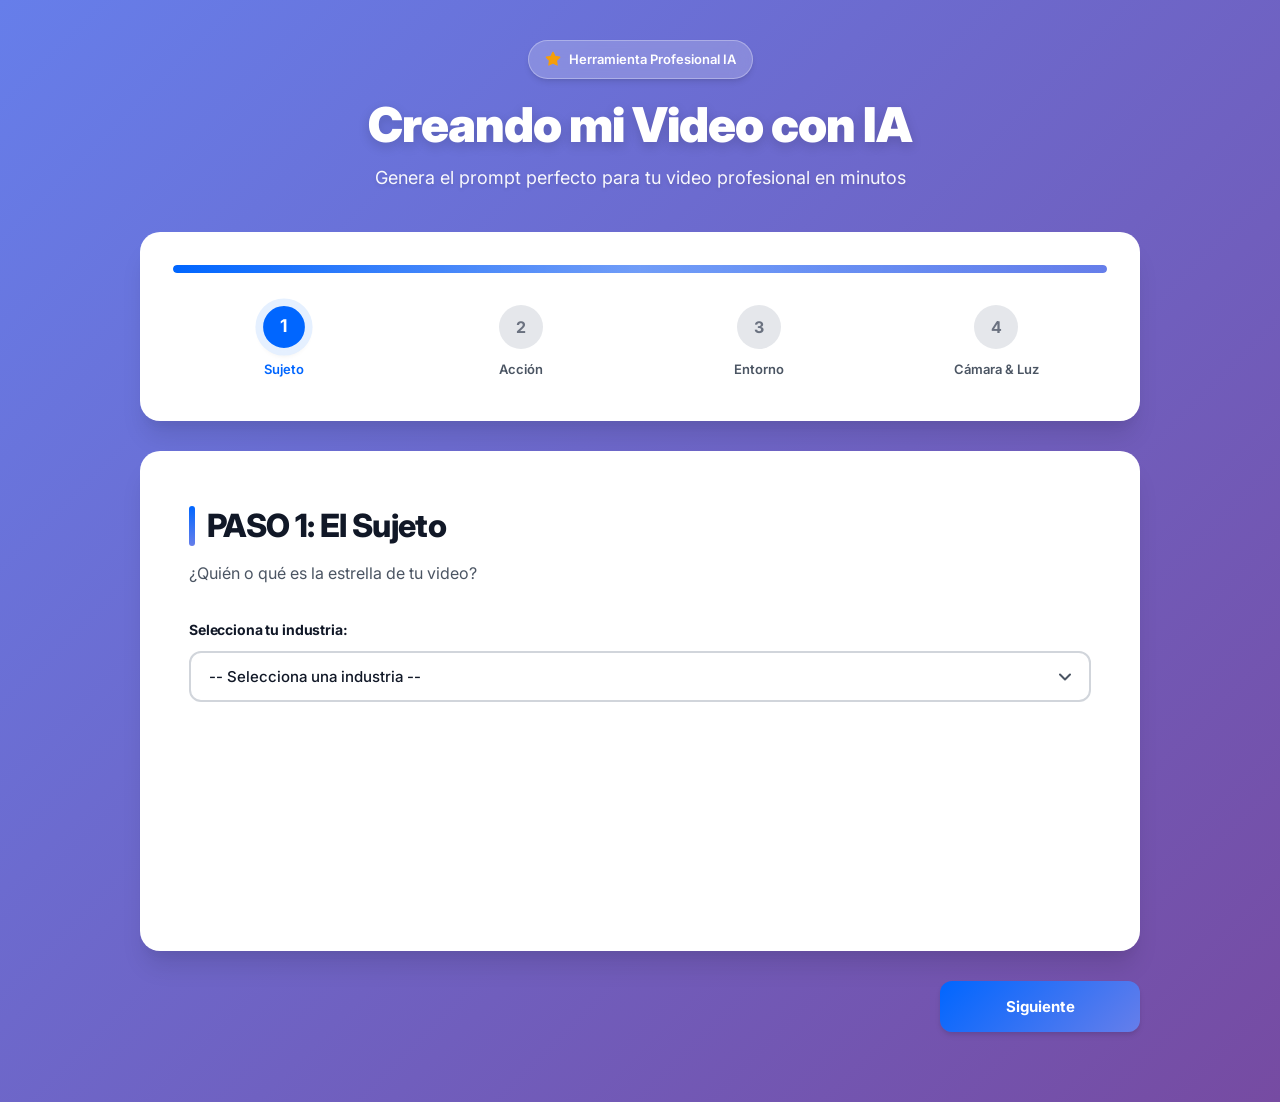
==== index.html @ 92306d20 "Initial commit: Event Timer System - Panel de Control de Tiempos para Eventos Made-with: Cursor" ====
<!DOCTYPE html>
<html lang="es">
<head>
    <meta charset="UTF-8">
    <meta name="viewport" content="width=device-width, initial-scale=1.0">
    <title>Creando mi Video con IA</title>
    <link rel="preconnect" href="https://fonts.googleapis.com">
    <link rel="preconnect" href="https://fonts.gstatic.com" crossorigin>
    <link href="https://fonts.googleapis.com/css2?family=Inter:wght@300;400;500;600;700;800;900&display=swap" rel="stylesheet">
    <link rel="stylesheet" href="styles.css">
</head>
<body>
    <div class="container">
        <header>
            <div class="header-badge">
                <svg width="16" height="16" viewBox="0 0 24 24" fill="none" stroke="currentColor" stroke-width="2" stroke-linecap="round" stroke-linejoin="round">
                    <polygon points="12 2 15.09 8.26 22 9.27 17 14.14 18.18 21.02 12 17.77 5.82 21.02 7 14.14 2 9.27 8.91 8.26 12 2"></polygon>
                </svg>
                Herramienta Profesional IA
            </div>
            <h1>Creando mi Video con IA</h1>
            <p class="subtitle">Genera el prompt perfecto para tu video profesional en minutos</p>
        </header>

        <!-- Progress Bar -->
        <div class="progress-container">
            <div class="progress-bar">
                <div class="progress-fill" id="progressFill"></div>
            </div>
            <div class="progress-steps">
                <div class="progress-step active" data-step="1">
                    <span class="step-number">1</span>
                    <span class="step-label">Sujeto</span>
                </div>
                <div class="progress-step" data-step="2">
                    <span class="step-number">2</span>
                    <span class="step-label">Acción</span>
                </div>
                <div class="progress-step" data-step="3">
                    <span class="step-number">3</span>
                    <span class="step-label">Entorno</span>
                </div>
                <div class="progress-step" data-step="4">
                    <span class="step-number">4</span>
                    <span class="step-label">Cámara & Luz</span>
                </div>
            </div>
        </div>

        <!-- Form Steps -->
        <div class="form-container">
            
            <!-- PASO 1: El Sujeto -->
            <div class="step-content active" id="step1">
                <h2>PASO 1: El Sujeto</h2>
                <p class="step-description">¿Quién o qué es la estrella de tu video?</p>
                
                <div class="form-group">
                    <label for="industria">Selecciona tu industria:</label>
                    <select id="industria" class="form-select">
                        <option value="">-- Selecciona una industria --</option>
                    </select>
                </div>

                <div class="form-group" id="sujetoGroup" style="display: none;">
                    <label for="sujeto">Selecciona el sujeto:</label>
                    <select id="sujeto" class="form-select">
                        <option value="">-- Primero selecciona una industria --</option>
                    </select>
                </div>
            </div>

            <!-- PASO 2: La Acción -->
            <div class="step-content" id="step2">
                <h2>PASO 2: La Acción</h2>
                <p class="step-description">¿Qué está haciendo?</p>
                
                <div class="form-group">
                    <label>Tipo de contenido:</label>
                    <div class="radio-group">
                        <label class="radio-card">
                            <input type="radio" name="tipoContenido" value="producto">
                            <span class="radio-label">Producto / Objeto</span>
                        </label>
                        <label class="radio-card">
                            <input type="radio" name="tipoContenido" value="persona">
                            <span class="radio-label">Persona</span>
                        </label>
                        <label class="radio-card">
                            <input type="radio" name="tipoContenido" value="objeto-persona">
                            <span class="radio-label">Objeto con Persona</span>
                        </label>
                        <label class="radio-card">
                            <input type="radio" name="tipoContenido" value="persona-persona">
                            <span class="radio-label">Persona con Persona</span>
                        </label>
                    </div>
                </div>

                <!-- Contenido dinámico según tipo -->
                <div id="accionContent"></div>
            </div>

            <!-- PASO 3: El Entorno -->
            <div class="step-content" id="step3">
                <h2>PASO 3: El Entorno</h2>
                <p class="step-description">¿Dónde está sucediendo?</p>
                
                <div class="grid-options" id="entornoGrid"></div>
            </div>

            <!-- PASO 4: Cámara y Luz -->
            <div class="step-content" id="step4">
                <h2>PASO 4: Cámara y Luz</h2>
                <p class="step-description">El toque de película profesional</p>
                
                <div class="form-section">
                    <h3>Tipo de Plano / Ángulo</h3>
                    <p class="section-description">Puedes seleccionar múltiples opciones</p>
                    <div class="grid-options checkbox-grid" id="camaraGrid"></div>
                </div>

                <div class="form-section">
                    <h3>Iluminación</h3>
                    <p class="section-description">Puedes seleccionar múltiples opciones</p>
                    <div class="grid-options checkbox-grid" id="luzGrid"></div>
                </div>
            </div>

            <!-- Resultado Final -->
            <div class="step-content" id="stepResult">
                <h2>Tu Prompt Está Listo</h2>
                <p class="step-description">Copia este prompt y úsalo para generar tu video con IA</p>
                
                <div class="result-container">
                    <div class="prompt-display">
                        <textarea id="promptOutput" rows="6" readonly></textarea>
                    </div>
                    
                    <div class="result-actions">
                        <button class="btn btn-primary" id="copyBtn">
                            <svg width="20" height="20" viewBox="0 0 24 24" fill="none" stroke="currentColor" stroke-width="2">
                                <rect x="9" y="9" width="13" height="13" rx="2" ry="2"></rect>
                                <path d="M5 15H4a2 2 0 0 1-2-2V4a2 2 0 0 1 2-2h9a2 2 0 0 1 2 2v1"></path>
                            </svg>
                            Copiar al Portapapeles
                        </button>
                        <button class="btn btn-secondary" id="restartBtn">
                            <svg width="20" height="20" viewBox="0 0 24 24" fill="none" stroke="currentColor" stroke-width="2">
                                <polyline points="1 4 1 10 7 10"></polyline>
                                <path d="M3.51 15a9 9 0 1 0 2.13-9.36L1 10"></path>
                            </svg>
                            Crear Otro Prompt
                        </button>
                    </div>

                    <div class="formula-reference">
                        <h4>Fórmula utilizada:</h4>
                        <p>[SUJETO] + [ACCIÓN] + [ENTORNO] + [CÁMARA Y LUZ]</p>
                    </div>
                </div>
            </div>

        </div>

        <!-- Navigation Buttons -->
        <div class="navigation">
            <button class="btn btn-secondary" id="prevBtn" style="visibility: hidden;">Anterior</button>
            <button class="btn btn-primary" id="nextBtn">Siguiente</button>
        </div>

        <!-- Toast Notification -->
        <div class="toast" id="toast"></div>
    </div>

    <script src="data.js"></script>
    <script src="app.js"></script>
</body>
</html>
---- styles.css ----
/* Reset y Base */
* {
  margin: 0;
  padding: 0;
  box-sizing: border-box;
}

:root {
  --primary: #0066FF;
  --primary-dark: #0052CC;
  --primary-light: #E5F0FF;
  --secondary: #6B7280;
  --success: #10B981;
  --danger: #EF4444;
  --warning: #F59E0B;
  
  --gray-50: #F9FAFB;
  --gray-100: #F3F4F6;
  --gray-200: #E5E7EB;
  --gray-300: #D1D5DB;
  --gray-400: #9CA3AF;
  --gray-500: #6B7280;
  --gray-600: #4B5563;
  --gray-700: #374151;
  --gray-800: #1F2937;
  --gray-900: #111827;
  
  --white: #FFFFFF;
  --black: #000000;
  
  --radius-sm: 8px;
  --radius-md: 12px;
  --radius-lg: 16px;
  --radius-xl: 20px;
  
  --shadow-sm: 0 1px 2px 0 rgba(0, 0, 0, 0.05);
  --shadow-md: 0 4px 6px -1px rgba(0, 0, 0, 0.1), 0 2px 4px -1px rgba(0, 0, 0, 0.06);
  --shadow-lg: 0 10px 15px -3px rgba(0, 0, 0, 0.1), 0 4px 6px -2px rgba(0, 0, 0, 0.05);
  --shadow-xl: 0 20px 25px -5px rgba(0, 0, 0, 0.1), 0 10px 10px -5px rgba(0, 0, 0, 0.04);
  --shadow-2xl: 0 25px 50px -12px rgba(0, 0, 0, 0.25);
  
  --transition: all 0.3s cubic-bezier(0.4, 0, 0.2, 1);
  --transition-fast: all 0.15s cubic-bezier(0.4, 0, 0.2, 1);
}

body {
  font-family: 'Inter', -apple-system, BlinkMacSystemFont, 'Segoe UI', Roboto, Oxygen, Ubuntu, Cantarell, sans-serif;
  background: linear-gradient(135deg, #667eea 0%, #764ba2 100%);
  min-height: 100vh;
  padding: 40px 20px;
  color: var(--gray-900);
  font-size: 16px;
  line-height: 1.6;
  -webkit-font-smoothing: antialiased;
  -moz-osx-font-smoothing: grayscale;
}

.container {
  max-width: 1000px;
  margin: 0 auto;
  animation: fadeInUp 0.6s ease-out;
}

@keyframes fadeInUp {
  from {
    opacity: 0;
    transform: translateY(30px);
  }
  to {
    opacity: 1;
    transform: translateY(0);
  }
}

/* Header */
header {
  text-align: center;
  margin-bottom: 40px;
  animation: fadeIn 0.8s ease-out;
}

@keyframes fadeIn {
  from { opacity: 0; }
  to { opacity: 1; }
}

.header-badge {
  display: inline-flex;
  align-items: center;
  gap: 8px;
  background: rgba(255, 255, 255, 0.2);
  backdrop-filter: blur(10px);
  border: 1px solid rgba(255, 255, 255, 0.3);
  color: var(--white);
  font-size: 13px;
  font-weight: 600;
  padding: 8px 16px;
  border-radius: 999px;
  margin-bottom: 20px;
  box-shadow: var(--shadow-md);
  animation: pulse 2s ease-in-out infinite;
}

@keyframes pulse {
  0%, 100% { transform: scale(1); }
  50% { transform: scale(1.05); }
}

.header-badge svg {
  width: 16px;
  height: 16px;
  fill: var(--warning);
  stroke: var(--warning);
}

header h1 {
  font-size: 48px;
  font-weight: 900;
  color: var(--white);
  margin-bottom: 12px;
  line-height: 1.1;
  text-shadow: 0 4px 12px rgba(0, 0, 0, 0.15);
  letter-spacing: -0.02em;
}

.subtitle {
  font-size: 18px;
  color: rgba(255, 255, 255, 0.95);
  font-weight: 400;
  max-width: 600px;
  margin: 0 auto;
  text-shadow: 0 2px 4px rgba(0, 0, 0, 0.1);
}

/* Progress Bar */
.progress-container {
  background: var(--white);
  border-radius: var(--radius-xl);
  padding: 32px;
  margin-bottom: 30px;
  box-shadow: var(--shadow-xl);
  border: 1px solid rgba(255, 255, 255, 0.8);
}

.progress-bar {
  width: 100%;
  height: 8px;
  background: var(--gray-200);
  border-radius: 999px;
  overflow: hidden;
  margin-bottom: 24px;
  position: relative;
}

.progress-fill {
  height: 100%;
  background: linear-gradient(90deg, var(--primary) 0%, #667eea 100%);
  border-radius: 999px;
  transition: width 0.5s cubic-bezier(0.4, 0, 0.2, 1);
  position: relative;
  box-shadow: 0 0 20px rgba(0, 102, 255, 0.4);
}

.progress-fill::after {
  content: '';
  position: absolute;
  top: 0;
  left: 0;
  right: 0;
  bottom: 0;
  background: linear-gradient(90deg, transparent, rgba(255, 255, 255, 0.3), transparent);
  animation: shimmer 2s infinite;
}

@keyframes shimmer {
  0% { transform: translateX(-100%); }
  100% { transform: translateX(100%); }
}

.progress-steps {
  display: grid;
  grid-template-columns: repeat(4, 1fr);
  gap: 16px;
}

.progress-step {
  display: flex;
  flex-direction: column;
  align-items: center;
  gap: 10px;
  cursor: pointer;
  transition: var(--transition);
  padding: 8px;
  border-radius: var(--radius-md);
}

.progress-step:hover {
  background: var(--gray-50);
}

.step-number {
  width: 44px;
  height: 44px;
  border-radius: 50%;
  background: var(--gray-200);
  color: var(--gray-500);
  display: flex;
  align-items: center;
  justify-content: center;
  font-weight: 700;
  font-size: 16px;
  transition: var(--transition);
  border: 3px solid transparent;
}

.progress-step.active .step-number {
  background: var(--primary);
  color: var(--white);
  border-color: var(--primary-light);
  box-shadow: 0 0 0 4px var(--primary-light), var(--shadow-md);
  transform: scale(1.1);
}

.progress-step.completed .step-number {
  background: var(--success);
  color: var(--white);
  position: relative;
}

.progress-step.completed .step-number::after {
  content: '✓';
  font-size: 20px;
}

.step-label {
  font-size: 13px;
  font-weight: 600;
  color: var(--gray-600);
  text-align: center;
  transition: var(--transition);
}

.progress-step.active .step-label {
  color: var(--primary);
}

.progress-step.completed .step-label {
  color: var(--success);
}

/* Form Container */
.form-container {
  background: var(--white);
  border-radius: var(--radius-xl);
  padding: 48px;
  margin-bottom: 30px;
  box-shadow: var(--shadow-xl);
  min-height: 500px;
  position: relative;
  border: 1px solid rgba(255, 255, 255, 0.8);
}

.step-content {
  display: none;
  animation: fadeInScale 0.4s ease-out;
}

@keyframes fadeInScale {
  from {
    opacity: 0;
    transform: scale(0.95);
  }
  to {
    opacity: 1;
    transform: scale(1);
  }
}

.step-content.active {
  display: block;
}

.step-content h2 {
  font-size: 32px;
  font-weight: 800;
  color: var(--gray-900);
  margin-bottom: 10px;
  letter-spacing: -0.02em;
  display: flex;
  align-items: center;
  gap: 12px;
}

.step-content h2::before {
  content: '';
  width: 6px;
  height: 40px;
  background: linear-gradient(180deg, var(--primary) 0%, #667eea 100%);
  border-radius: 999px;
}

.step-description {
  font-size: 16px;
  color: var(--gray-600);
  margin-bottom: 32px;
  font-weight: 400;
}

/* Form Elements */
.form-group {
  margin-bottom: 28px;
}

.form-group label {
  display: block;
  font-size: 14px;
  font-weight: 700;
  color: var(--gray-900);
  margin-bottom: 10px;
  letter-spacing: -0.01em;
}

.form-select,
.form-input {
  width: 100%;
  padding: 14px 18px;
  font-size: 15px;
  font-family: inherit;
  color: var(--gray-900);
  background: var(--white);
  border: 2px solid var(--gray-300);
  border-radius: var(--radius-md);
  transition: var(--transition);
  outline: none;
  font-weight: 500;
}

.form-select:hover,
.form-input:hover {
  border-color: var(--gray-400);
}

.form-select:focus,
.form-input:focus {
  border-color: var(--primary);
  box-shadow: 0 0 0 4px var(--primary-light);
  transform: translateY(-1px);
}

.form-select {
  cursor: pointer;
  appearance: none;
  background-image: url("data:image/svg+xml,%3Csvg width='12' height='8' viewBox='0 0 12 8' fill='none' xmlns='http://www.w3.org/2000/svg'%3E%3Cpath d='M1 1.5L6 6.5L11 1.5' stroke='%234B5563' stroke-width='2' stroke-linecap='round' stroke-linejoin='round'/%3E%3C/svg%3E");
  background-repeat: no-repeat;
  background-position: right 18px center;
  padding-right: 48px;
}

/* Radio Cards */
.radio-group {
  display: grid;
  grid-template-columns: repeat(auto-fit, minmax(200px, 1fr));
  gap: 14px;
}

.radio-card {
  position: relative;
  cursor: pointer;
  display: block;
}

.radio-card input[type="radio"] {
  position: absolute;
  opacity: 0;
  pointer-events: none;
}

.radio-label {
  display: block;
  padding: 16px 20px;
  background: var(--gray-50);
  border: 2px solid var(--gray-300);
  border-radius: var(--radius-md);
  font-weight: 600;
  font-size: 14px;
  text-align: center;
  transition: var(--transition);
  color: var(--gray-700);
}

.radio-card:hover .radio-label {
  border-color: var(--primary);
  background: var(--primary-light);
  transform: translateY(-2px);
  box-shadow: var(--shadow-md);
}

.radio-card input[type="radio"]:checked + .radio-label {
  background: var(--primary);
  color: var(--white);
  border-color: var(--primary);
  box-shadow: 0 0 0 4px var(--primary-light), var(--shadow-lg);
  transform: scale(1.02);
}

/* Grid Options */
.grid-options {
  display: grid;
  grid-template-columns: repeat(auto-fill, minmax(280px, 1fr));
  gap: 14px;
  margin-top: 20px;
}

.option-card {
  position: relative;
  cursor: pointer;
  display: block;
  transition: var(--transition);
}

.option-card input[type="radio"],
.option-card input[type="checkbox"] {
  position: absolute;
  opacity: 0;
  pointer-events: none;
}

.option-label {
  display: block;
  padding: 18px 20px;
  background: var(--white);
  border: 2px solid var(--gray-300);
  border-radius: var(--radius-md);
  font-weight: 500;
  font-size: 14px;
  transition: var(--transition);
  color: var(--gray-800);
  line-height: 1.5;
  min-height: 70px;
  display: flex;
  align-items: center;
}

.option-card:hover .option-label {
  border-color: var(--primary);
  transform: translateY(-3px);
  box-shadow: var(--shadow-lg);
  background: var(--primary-light);
}

.option-card input:checked + .option-label {
  background: linear-gradient(135deg, var(--primary) 0%, #667eea 100%);
  color: var(--white);
  border-color: var(--primary);
  box-shadow: 0 0 0 4px var(--primary-light), var(--shadow-xl);
  transform: translateY(-3px);
  font-weight: 600;
}

/* Checkbox Grid */
.checkbox-grid .option-card input:checked + .option-label {
  background: var(--success);
  border-color: var(--success);
  box-shadow: 0 0 0 4px rgba(16, 185, 129, 0.15), var(--shadow-lg);
}

/* Form Section */
.form-section {
  margin-bottom: 40px;
  padding-bottom: 32px;
  border-bottom: 1px solid var(--gray-200);
}

.form-section:last-child {
  border-bottom: none;
  padding-bottom: 0;
  margin-bottom: 0;
}

.form-section h3 {
  font-size: 22px;
  font-weight: 700;
  color: var(--gray-900);
  margin-bottom: 8px;
  letter-spacing: -0.01em;
}

.section-description {
  font-size: 14px;
  color: var(--gray-600);
  margin-bottom: 16px;
}

/* Result Container */
.result-container {
  background: var(--gray-50);
  border-radius: var(--radius-lg);
  padding: 32px;
  border: 2px solid var(--gray-200);
}

.prompt-display {
  margin-bottom: 24px;
}

.prompt-display textarea {
  width: 100%;
  padding: 20px;
  font-size: 15px;
  font-family: 'Inter', monospace;
  color: var(--gray-900);
  background: var(--white);
  border: 2px solid var(--gray-300);
  border-radius: var(--radius-md);
  resize: vertical;
  min-height: 180px;
  line-height: 1.7;
  font-weight: 500;
  outline: none;
  transition: var(--transition);
}

.prompt-display textarea:focus {
  border-color: var(--primary);
  box-shadow: 0 0 0 4px var(--primary-light);
}

.result-actions {
  display: flex;
  gap: 12px;
  flex-wrap: wrap;
}

.formula-reference {
  margin-top: 28px;
  padding: 20px;
  background: var(--white);
  border-radius: var(--radius-md);
  border-left: 4px solid var(--primary);
}

.formula-reference h4 {
  font-size: 14px;
  font-weight: 700;
  color: var(--gray-900);
  margin-bottom: 8px;
  text-transform: uppercase;
  letter-spacing: 0.05em;
}

.formula-reference p {
  font-size: 15px;
  color: var(--gray-700);
  font-weight: 600;
  font-family: 'Courier New', monospace;
}

/* Buttons */
.btn {
  display: inline-flex;
  align-items: center;
  justify-content: center;
  gap: 10px;
  padding: 14px 28px;
  font-size: 15px;
  font-weight: 700;
  font-family: inherit;
  border: none;
  border-radius: var(--radius-md);
  cursor: pointer;
  transition: var(--transition);
  outline: none;
  text-decoration: none;
  white-space: nowrap;
  position: relative;
  overflow: hidden;
}

.btn::before {
  content: '';
  position: absolute;
  top: 50%;
  left: 50%;
  width: 0;
  height: 0;
  border-radius: 50%;
  background: rgba(255, 255, 255, 0.3);
  transform: translate(-50%, -50%);
  transition: width 0.6s, height 0.6s;
}

.btn:hover::before {
  width: 300px;
  height: 300px;
}

.btn svg {
  position: relative;
  z-index: 1;
}

.btn-primary {
  background: linear-gradient(135deg, var(--primary) 0%, #667eea 100%);
  color: var(--white);
  box-shadow: var(--shadow-md);
}

.btn-primary:hover {
  transform: translateY(-2px);
  box-shadow: var(--shadow-xl);
}

.btn-primary:active {
  transform: translateY(0);
}

.btn-secondary {
  background: var(--white);
  color: var(--gray-700);
  border: 2px solid var(--gray-300);
}

.btn-secondary:hover {
  border-color: var(--gray-400);
  background: var(--gray-50);
  transform: translateY(-2px);
  box-shadow: var(--shadow-md);
}

.btn-secondary:active {
  transform: translateY(0);
}

.btn:disabled {
  opacity: 0.5;
  cursor: not-allowed;
  transform: none !important;
}

/* Navigation */
.navigation {
  display: flex;
  justify-content: space-between;
  gap: 16px;
  margin-bottom: 30px;
}

.navigation .btn {
  flex: 1;
  max-width: 200px;
}

/* Toast Notification */
.toast {
  position: fixed;
  bottom: 30px;
  right: 30px;
  background: var(--gray-900);
  color: var(--white);
  padding: 16px 24px;
  border-radius: var(--radius-md);
  box-shadow: var(--shadow-2xl);
  font-weight: 600;
  font-size: 14px;
  opacity: 0;
  transform: translateY(100px);
  transition: var(--transition);
  z-index: 1000;
  pointer-events: none;
}

.toast.show {
  opacity: 1;
  transform: translateY(0);
  pointer-events: auto;
}

.toast.success {
  background: var(--success);
}

.toast.error {
  background: var(--danger);
}

/* Responsive Design */
@media (max-width: 768px) {
  body {
    padding: 20px 16px;
  }

  header h1 {
    font-size: 32px;
  }

  .subtitle {
    font-size: 16px;
  }

  .progress-container {
    padding: 20px;
  }

  .progress-steps {
    grid-template-columns: repeat(2, 1fr);
    gap: 12px;
  }

  .step-number {
    width: 36px;
    height: 36px;
    font-size: 14px;
  }

  .step-label {
    font-size: 11px;
  }

  .form-container {
    padding: 28px 20px;
  }

  .step-content h2 {
    font-size: 24px;
  }

  .step-content h2::before {
    width: 4px;
    height: 30px;
  }

  .step-description {
    font-size: 14px;
  }

  .radio-group {
    grid-template-columns: 1fr;
  }

  .grid-options {
    grid-template-columns: 1fr;
  }

  .result-container {
    padding: 20px;
  }

  .navigation {
    flex-direction: column;
  }

  .navigation .btn {
    max-width: 100%;
  }

  .toast {
    bottom: 20px;
    right: 20px;
    left: 20px;
  }
}

/* Custom Scrollbar */
::-webkit-scrollbar {
  width: 10px;
  height: 10px;
}

::-webkit-scrollbar-track {
  background: var(--gray-100);
}

::-webkit-scrollbar-thumb {
  background: var(--gray-400);
  border-radius: 5px;
}

::-webkit-scrollbar-thumb:hover {
  background: var(--gray-500);
}

/* Selection */
::selection {
  background: var(--primary-light);
  color: var(--primary-dark);
}

::-moz-selection {
  background: var(--primary-light);
  color: var(--primary-dark);
}

/* Loading State */
.loading {
  pointer-events: none;
  opacity: 0.6;
  position: relative;
}

.loading::after {
  content: '';
  position: absolute;
  top: 50%;
  left: 50%;
  width: 30px;
  height: 30px;
  margin: -15px 0 0 -15px;
  border: 3px solid var(--primary-light);
  border-top-color: var(--primary);
  border-radius: 50%;
  animation: spin 0.8s linear infinite;
}

@keyframes spin {
  to { transform: rotate(360deg); }
}

/* Print Styles */
@media print {
  body {
    background: white;
    padding: 0;
  }

  .navigation,
  .toast,
  .header-badge {
    display: none;
  }
}
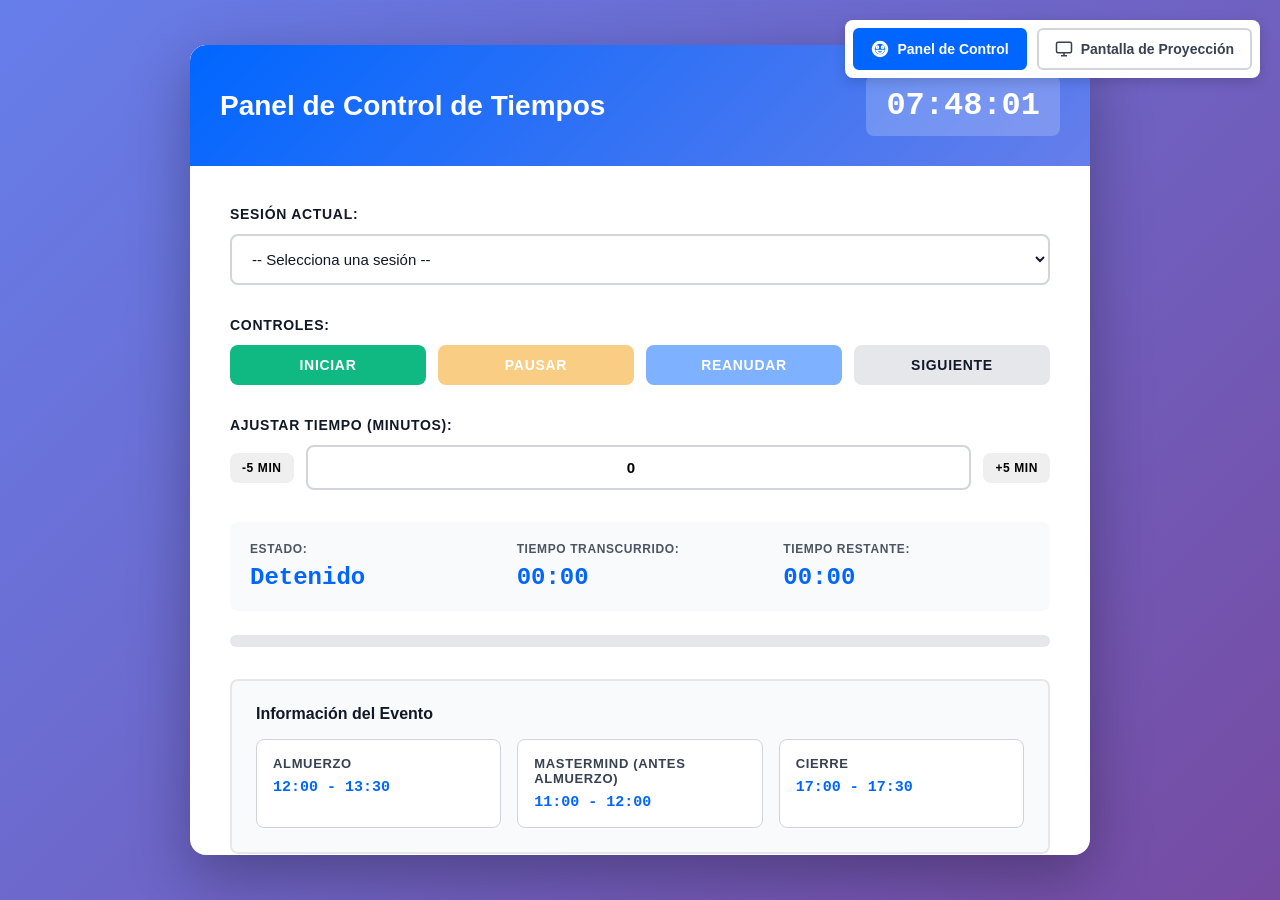
==== commit 16cb97d2: "Fix: Add index.html to redirect to timer.html for Vercel Made-with: Cursor" ====
--- a/index.html
+++ b/index.html
@@ -3,177 +3,13 @@
 <head>
     <meta charset="UTF-8">
     <meta name="viewport" content="width=device-width, initial-scale=1.0">
-    <title>Creando mi Video con IA</title>
-    <link rel="preconnect" href="https://fonts.googleapis.com">
-    <link rel="preconnect" href="https://fonts.gstatic.com" crossorigin>
-    <link href="https://fonts.googleapis.com/css2?family=Inter:wght@300;400;500;600;700;800;900&display=swap" rel="stylesheet">
-    <link rel="stylesheet" href="styles.css">
+    <title>Panel de Control de Tiempos</title>
+    <script>
+        // Redirigir a timer.html
+        window.location.href = '/timer.html';
+    </script>
 </head>
 <body>
-    <div class="container">
-        <header>
-            <div class="header-badge">
-                <svg width="16" height="16" viewBox="0 0 24 24" fill="none" stroke="currentColor" stroke-width="2" stroke-linecap="round" stroke-linejoin="round">
-                    <polygon points="12 2 15.09 8.26 22 9.27 17 14.14 18.18 21.02 12 17.77 5.82 21.02 7 14.14 2 9.27 8.91 8.26 12 2"></polygon>
-                </svg>
-                Herramienta Profesional IA
-            </div>
-            <h1>Creando mi Video con IA</h1>
-            <p class="subtitle">Genera el prompt perfecto para tu video profesional en minutos</p>
-        </header>
-
-        <!-- Progress Bar -->
-        <div class="progress-container">
-            <div class="progress-bar">
-                <div class="progress-fill" id="progressFill"></div>
-            </div>
-            <div class="progress-steps">
-                <div class="progress-step active" data-step="1">
-                    <span class="step-number">1</span>
-                    <span class="step-label">Sujeto</span>
-                </div>
-                <div class="progress-step" data-step="2">
-                    <span class="step-number">2</span>
-                    <span class="step-label">Acción</span>
-                </div>
-                <div class="progress-step" data-step="3">
-                    <span class="step-number">3</span>
-                    <span class="step-label">Entorno</span>
-                </div>
-                <div class="progress-step" data-step="4">
-                    <span class="step-number">4</span>
-                    <span class="step-label">Cámara & Luz</span>
-                </div>
-            </div>
-        </div>
-
-        <!-- Form Steps -->
-        <div class="form-container">
-            
-            <!-- PASO 1: El Sujeto -->
-            <div class="step-content active" id="step1">
-                <h2>PASO 1: El Sujeto</h2>
-                <p class="step-description">¿Quién o qué es la estrella de tu video?</p>
-                
-                <div class="form-group">
-                    <label for="industria">Selecciona tu industria:</label>
-                    <select id="industria" class="form-select">
-                        <option value="">-- Selecciona una industria --</option>
-                    </select>
-                </div>
-
-                <div class="form-group" id="sujetoGroup" style="display: none;">
-                    <label for="sujeto">Selecciona el sujeto:</label>
-                    <select id="sujeto" class="form-select">
-                        <option value="">-- Primero selecciona una industria --</option>
-                    </select>
-                </div>
-            </div>
-
-            <!-- PASO 2: La Acción -->
-            <div class="step-content" id="step2">
-                <h2>PASO 2: La Acción</h2>
-                <p class="step-description">¿Qué está haciendo?</p>
-                
-                <div class="form-group">
-                    <label>Tipo de contenido:</label>
-                    <div class="radio-group">
-                        <label class="radio-card">
-                            <input type="radio" name="tipoContenido" value="producto">
-                            <span class="radio-label">Producto / Objeto</span>
-                        </label>
-                        <label class="radio-card">
-                            <input type="radio" name="tipoContenido" value="persona">
-                            <span class="radio-label">Persona</span>
-                        </label>
-                        <label class="radio-card">
-                            <input type="radio" name="tipoContenido" value="objeto-persona">
-                            <span class="radio-label">Objeto con Persona</span>
-                        </label>
-                        <label class="radio-card">
-                            <input type="radio" name="tipoContenido" value="persona-persona">
-                            <span class="radio-label">Persona con Persona</span>
-                        </label>
-                    </div>
-                </div>
-
-                <!-- Contenido dinámico según tipo -->
-                <div id="accionContent"></div>
-            </div>
-
-            <!-- PASO 3: El Entorno -->
-            <div class="step-content" id="step3">
-                <h2>PASO 3: El Entorno</h2>
-                <p class="step-description">¿Dónde está sucediendo?</p>
-                
-                <div class="grid-options" id="entornoGrid"></div>
-            </div>
-
-            <!-- PASO 4: Cámara y Luz -->
-            <div class="step-content" id="step4">
-                <h2>PASO 4: Cámara y Luz</h2>
-                <p class="step-description">El toque de película profesional</p>
-                
-                <div class="form-section">
-                    <h3>Tipo de Plano / Ángulo</h3>
-                    <p class="section-description">Puedes seleccionar múltiples opciones</p>
-                    <div class="grid-options checkbox-grid" id="camaraGrid"></div>
-                </div>
-
-                <div class="form-section">
-                    <h3>Iluminación</h3>
-                    <p class="section-description">Puedes seleccionar múltiples opciones</p>
-                    <div class="grid-options checkbox-grid" id="luzGrid"></div>
-                </div>
-            </div>
-
-            <!-- Resultado Final -->
-            <div class="step-content" id="stepResult">
-                <h2>Tu Prompt Está Listo</h2>
-                <p class="step-description">Copia este prompt y úsalo para generar tu video con IA</p>
-                
-                <div class="result-container">
-                    <div class="prompt-display">
-                        <textarea id="promptOutput" rows="6" readonly></textarea>
-                    </div>
-                    
-                    <div class="result-actions">
-                        <button class="btn btn-primary" id="copyBtn">
-                            <svg width="20" height="20" viewBox="0 0 24 24" fill="none" stroke="currentColor" stroke-width="2">
-                                <rect x="9" y="9" width="13" height="13" rx="2" ry="2"></rect>
-                                <path d="M5 15H4a2 2 0 0 1-2-2V4a2 2 0 0 1 2-2h9a2 2 0 0 1 2 2v1"></path>
-                            </svg>
-                            Copiar al Portapapeles
-                        </button>
-                        <button class="btn btn-secondary" id="restartBtn">
-                            <svg width="20" height="20" viewBox="0 0 24 24" fill="none" stroke="currentColor" stroke-width="2">
-                                <polyline points="1 4 1 10 7 10"></polyline>
-                                <path d="M3.51 15a9 9 0 1 0 2.13-9.36L1 10"></path>
-                            </svg>
-                            Crear Otro Prompt
-                        </button>
-                    </div>
-
-                    <div class="formula-reference">
-                        <h4>Fórmula utilizada:</h4>
-                        <p>[SUJETO] + [ACCIÓN] + [ENTORNO] + [CÁMARA Y LUZ]</p>
-                    </div>
-                </div>
-            </div>
-
-        </div>
-
-        <!-- Navigation Buttons -->
-        <div class="navigation">
-            <button class="btn btn-secondary" id="prevBtn" style="visibility: hidden;">Anterior</button>
-            <button class="btn btn-primary" id="nextBtn">Siguiente</button>
-        </div>
-
-        <!-- Toast Notification -->
-        <div class="toast" id="toast"></div>
-    </div>
-
-    <script src="data.js"></script>
-    <script src="app.js"></script>
+    <p>Redirigiendo al Panel de Control de Tiempos...</p>
 </body>
 </html>
